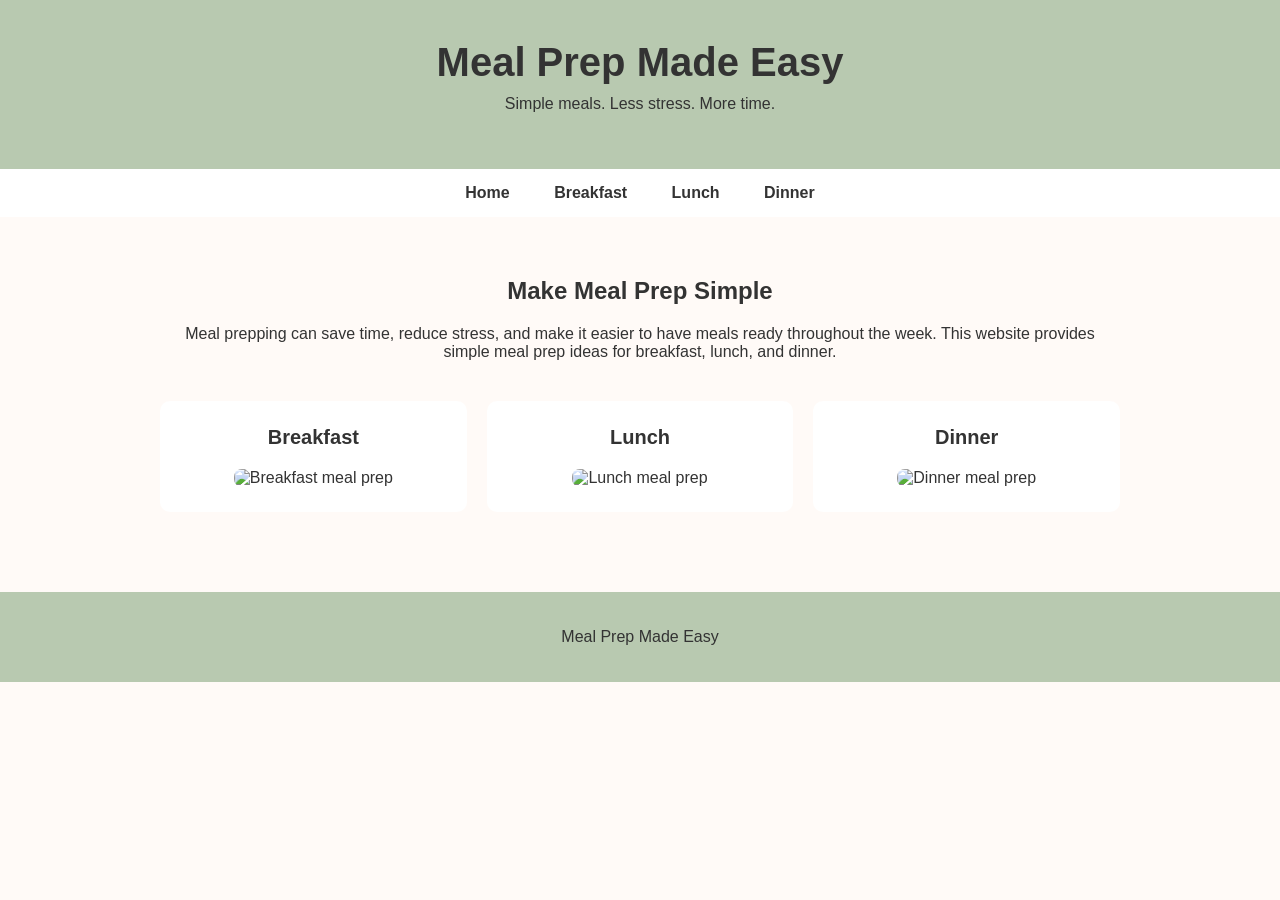
==== index.html @ 477c71a7 "Add files via upload" ====
<!DOCTYPE html>
<html lang="en">
<head>
    <meta charset="UTF-8">
    <meta name="viewport" content="width=device-width, initial-scale=1.0">
    <title>Meal Prep Made Easy</title>
    <link rel="stylesheet" href="style.css">
</head>

<body>
    <header>
        <h1>Meal Prep Made Easy</h1>
        <p>Simple meals. Less stress. More time.</p>
    </header>

    <nav>
        <a href="index.html">Home</a>
        <a href="#">Breakfast</a>
        <a href="#">Lunch</a>
        <a href="#">Dinner</a>
    </nav>

    <main>
        <section class="intro">
            <h2>Make Meal Prep Simple</h2>
            <p>
                Meal prepping can save time, reduce stress, and make it easier
                to have meals ready throughout the week. This website provides
                simple meal prep ideas for breakfast, lunch, and dinner.
            </p>
        </section>

        <section class="meal-options">
            <div class="meal">
    <h3>Breakfast</h3>
    <img src="images/breakfast.jpg" alt="Breakfast meal prep">
</div>

<div class="meal">
    <h3>Lunch</h3>
    <img src="images/lunch.jpg" alt="Lunch meal prep">
</div>

<div class="meal">
    <h3>Dinner</h3>
    <img src="images/dinner.jpg" alt="Dinner meal prep">
</div>
        </section>
    </main>

    <footer>
        <p>Meal Prep Made Easy</p>
    </footer>
</body>
</html>
---- style.css ----
* {
    box-sizing: border-box;
}

body {
    margin: 0;
    font-family: Arial, sans-serif;
    background-color: #fffaf7;
    color: #333333;
}

header {
    text-align: center;
    padding: 40px 20px;
    background-color: #b8c9b0;
}

header h1 {
    margin: 0;
    font-size: 2.5em;
}

header p {
    margin-top: 10px;
}

nav {
    text-align: center;
    padding: 15px;
    background-color: #ffffff;
}

nav a {
    color: #333333;
    text-decoration: none;
    margin: 0 20px;
    font-weight: bold;
}

nav a:hover {
    text-decoration: underline;
}

main {
    max-width: 1000px;
    margin: auto;
    padding: 40px 20px;
}

.intro {
    text-align: center;
    margin-bottom: 40px;
}

.meal-options {
    display: flex;
    gap: 20px;
}

.meal {
    flex: 1 1 0;
    min-width: 0;
    padding: 25px;
    background-color: #ffffff;
    border-radius: 10px;
    text-align: center;
}

.meal img {
    width: 100%;
    height: 140px;
    object-fit: cover;
    border-radius: 8px;
}

footer {
    text-align: center;
    padding: 20px;
    background-color: #b8c9b0;
    margin-top: 40px;
}

@media (max-width: 700px) {
    .meal-options {
        flex-direction: column;
    }

    nav a {
        display: block;
        margin: 10px;
    }
}

.meal h3 {
    font-family: Arial, sans-serif;
    font-size: 20px;
    font-weight: bold;
    margin: 0 0 20px 0;
}
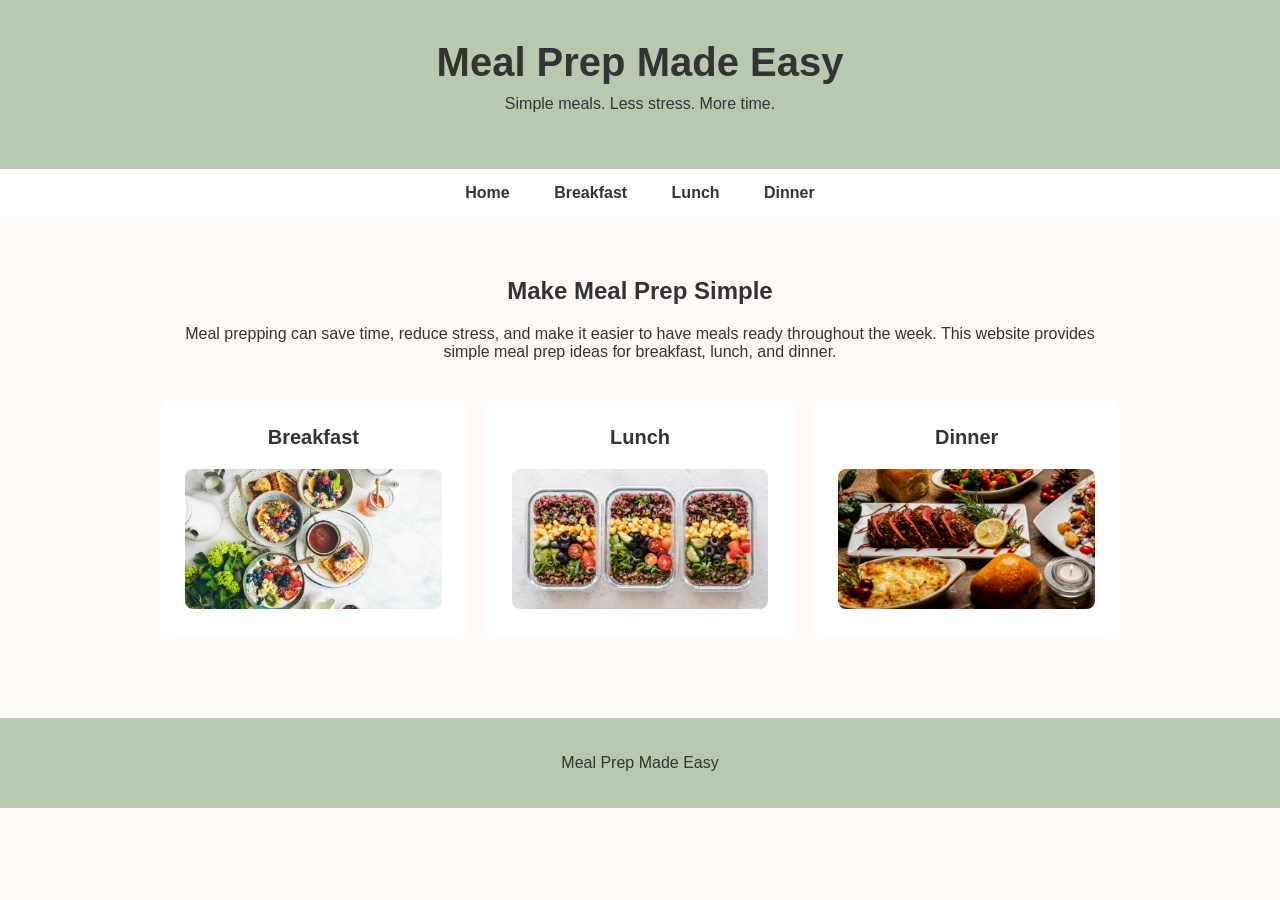
==== commit d24b6ab7: "Fix image source paths for meal options Updated image source paths for meal options to remove 'image" ====
--- a/index.html
+++ b/index.html
@@ -33,17 +33,17 @@
         <section class="meal-options">
             <div class="meal">
     <h3>Breakfast</h3>
-    <img src="images/breakfast.jpg" alt="Breakfast meal prep">
+    <img src="breakfast.jpg" alt="Breakfast meal prep">
 </div>
 
 <div class="meal">
     <h3>Lunch</h3>
-    <img src="images/lunch.jpg" alt="Lunch meal prep">
+    <img src="lunch.jpg" alt="Lunch meal prep">
 </div>
 
 <div class="meal">
     <h3>Dinner</h3>
-    <img src="images/dinner.jpg" alt="Dinner meal prep">
+   <img src="dinner.jpg" alt="Dinner meal prep">
 </div>
         </section>
     </main>
@@ -52,4 +52,4 @@
         <p>Meal Prep Made Easy</p>
     </footer>
 </body>
-</html>+</html>
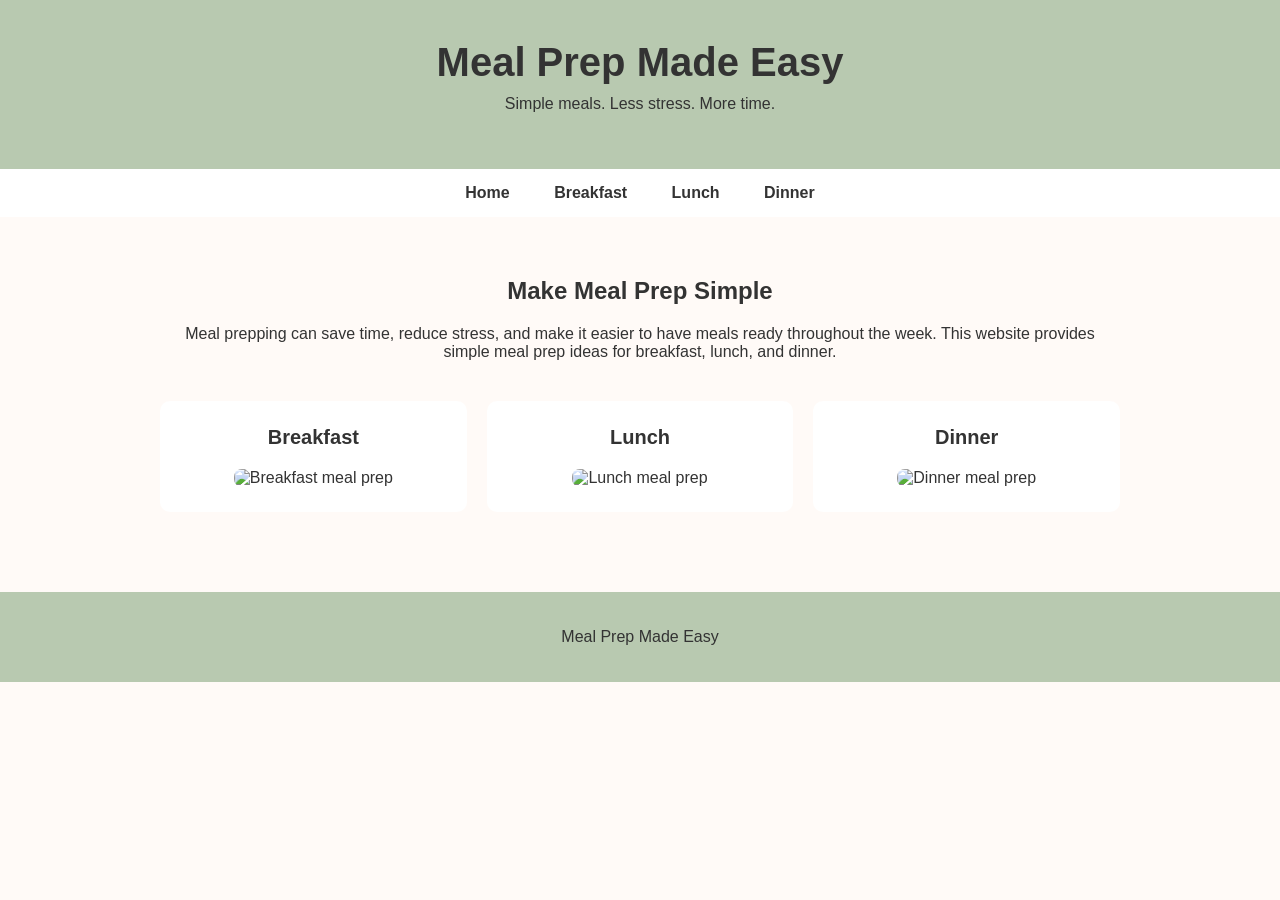
==== commit dcb0118f: "Add files via upload" ====
--- a/index.html
+++ b/index.html
@@ -15,9 +15,9 @@
 
     <nav>
         <a href="index.html">Home</a>
-        <a href="#">Breakfast</a>
-        <a href="#">Lunch</a>
-        <a href="#">Dinner</a>
+        <a href="breakfast.html">Breakfast</a>
+        <a href="lunch.html">Lunch</a>
+        <a href="dinner.html">Dinner</a>
     </nav>
 
     <main>
@@ -33,17 +33,17 @@
         <section class="meal-options">
             <div class="meal">
     <h3>Breakfast</h3>
-    <img src="breakfast.jpg" alt="Breakfast meal prep">
+    <img src="images/breakfast.jpg" alt="Breakfast meal prep">
 </div>
 
 <div class="meal">
     <h3>Lunch</h3>
-    <img src="lunch.jpg" alt="Lunch meal prep">
+    <img src="images/lunch.jpg" alt="Lunch meal prep">
 </div>
 
 <div class="meal">
     <h3>Dinner</h3>
-   <img src="dinner.jpg" alt="Dinner meal prep">
+    <img src="images/dinner.jpg" alt="Dinner meal prep">
 </div>
         </section>
     </main>
@@ -52,4 +52,4 @@
         <p>Meal Prep Made Easy</p>
     </footer>
 </body>
-</html>
+</html>
--- a/style.css
+++ b/style.css
@@ -96,4 +96,66 @@
     font-size: 20px;
     font-weight: bold;
     margin: 0 0 20px 0;
+}
+.recipes {
+    max-width: 900px;
+    margin: 0 auto;
+}
+
+.recipes > h2 {
+    text-align: center;
+    margin-bottom: 25px;
+}
+
+.recipe {
+    background-color: #ffffff;
+    padding: 25px;
+    margin-bottom: 25px;
+    border-radius: 10px;
+}
+
+.recipe h3 {
+    text-align: center;
+    font-size: 20px;
+    margin-top: 0;
+}
+
+.recipe h4 {
+    margin-bottom: 5px;
+}
+
+.recipe ul,
+.recipe ol {
+    line-height: 1.6;
+}
+
+.recipe p {
+    text-align: center;
+}
+.recipe-content {
+    display: flex;
+    gap: 30px;
+    align-items: flex-start;
+}
+
+.recipe-text {
+    flex: 1;
+}
+
+.recipe-img {
+    width: 300px;
+    height: 300px;
+    object-fit: cover;
+    border-radius: 8px;
+}
+
+@media (max-width: 700px) {
+    .recipe-content {
+        flex-direction: column;
+    }
+
+    .recipe-img {
+        width: 100%;
+        height: 250px;
+    }
 }
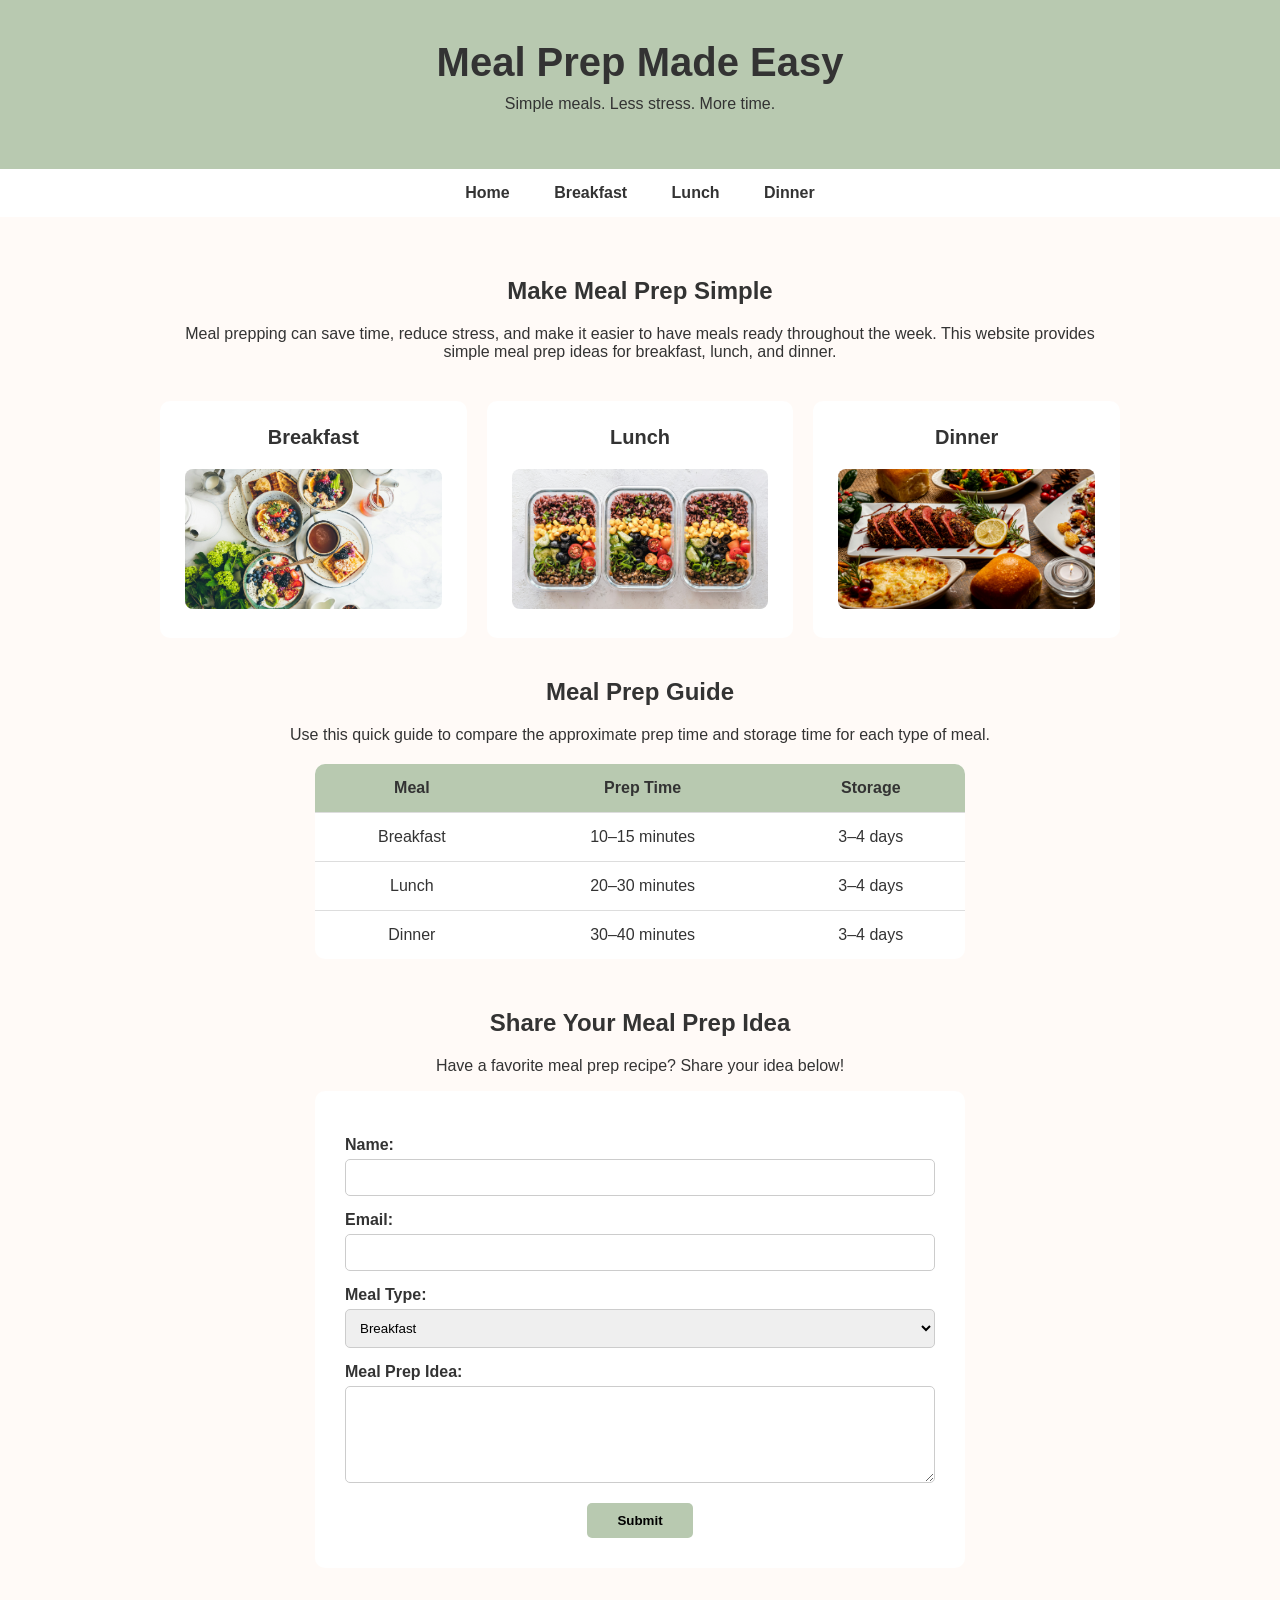
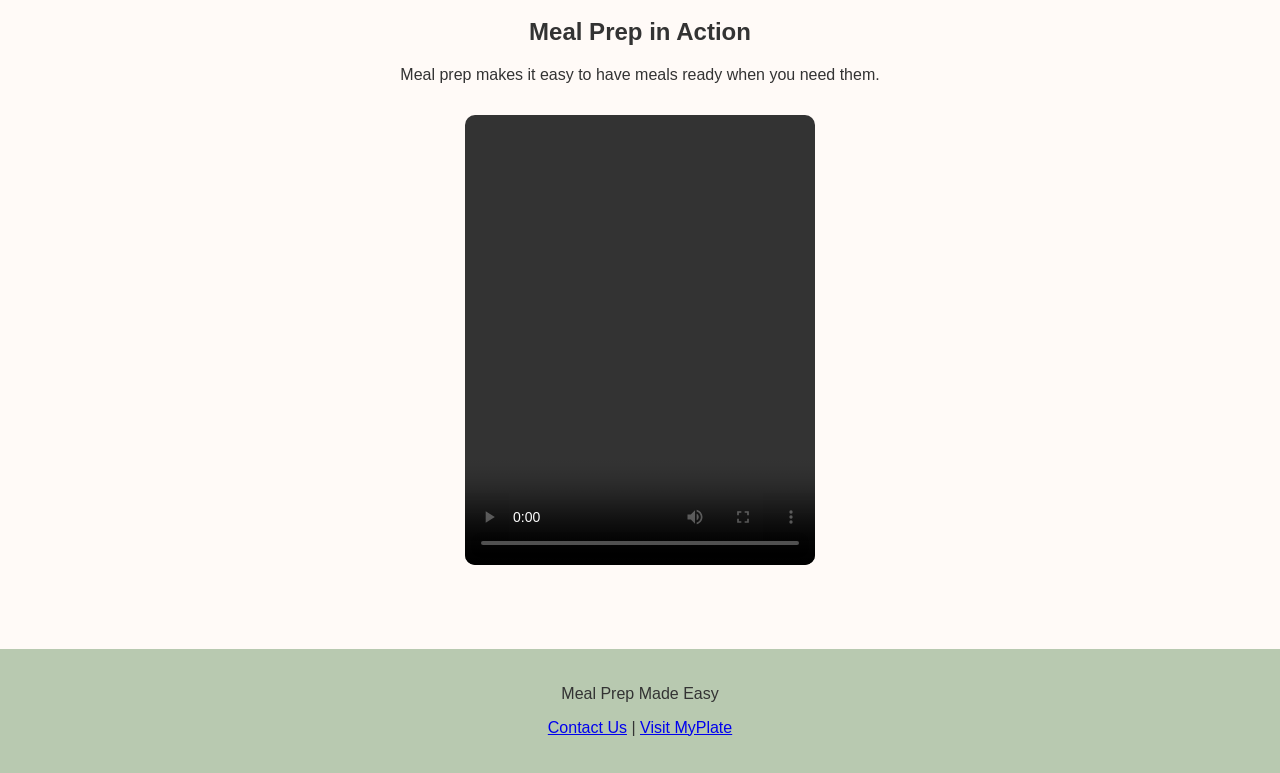
==== commit 1ed93b3a: "Add files via upload" ====
--- a/index.html
+++ b/index.html
@@ -3,6 +3,7 @@
 <head>
     <meta charset="UTF-8">
     <meta name="viewport" content="width=device-width, initial-scale=1.0">
+    <meta name="description" content="Meal Prep Made Easy provides simple breakfast, lunch, and dinner meal prep ideas to help save time and make planning meals easier.">
     <title>Meal Prep Made Easy</title>
     <link rel="stylesheet" href="style.css">
 </head>
@@ -46,10 +47,80 @@
     <img src="images/dinner.jpg" alt="Dinner meal prep">
 </div>
         </section>
+
+<section class="meal-guide">
+    <h2>Meal Prep Guide</h2>
+    <p>
+        Use this quick guide to compare the approximate prep time and
+        storage time for each type of meal.
+    </p>
+    <table>
+        <tr>
+            <th>Meal</th>
+            <th>Prep Time</th>
+            <th>Storage</th>
+        </tr>
+        <tr>
+            <td>Breakfast</td>
+            <td>10–15 minutes</td>
+            <td>3–4 days</td>
+        </tr>
+        <tr>
+            <td>Lunch</td>
+            <td>20–30 minutes</td>
+            <td>3–4 days</td>
+        </tr>
+        <tr>
+            <td>Dinner</td>
+            <td>30–40 minutes</td>
+            <td>3–4 days</td>
+        </tr>
+    </table>
+</section>  
+ <section class="meal-form">
+    <h2>Share Your Meal Prep Idea</h2>
+
+    <p>
+        Have a favorite meal prep recipe? Share your idea below!
+    </p>
+
+    <form action="#" method="post">
+        <label for="name">Name:</label>
+        <input type="text" id="name" name="name">
+
+        <label for="email">Email:</label>
+        <input type="email" id="email" name="email">
+
+        <label for="meal">Meal Type:</label>
+        <select id="meal" name="meal">
+            <option value="breakfast">Breakfast</option>
+            <option value="lunch">Lunch</option>
+            <option value="dinner">Dinner</option>
+        </select>
+
+        <label for="recipe">Meal Prep Idea:</label>
+        <textarea id="recipe" name="recipe" rows="5"></textarea>
+
+        <input type="submit" value="Submit">
+    </form>
+</section>
+<section class="meal-video">
+    <h2>Meal Prep in Action</h2>
+    <p>Meal prep makes it easy to have meals ready when you need them.</p>
+
+    <video controls>
+        <source src="videos/meal-prep-video.mp4" type="video/mp4">
+        Your browser does not support the video element.
+    </video>
+</section>
     </main>
 
     <footer>
-        <p>Meal Prep Made Easy</p>
-    </footer>
+    <p>Meal Prep Made Easy</p>
+    <p>
+        <a href="mailto:mealprepmadeeasy@example.com">Contact Us</a> |
+        <a href="https://www.myplate.gov/" target="_blank">Visit MyPlate</a>
+    </p>
+</footer>
 </body>
 </html>
--- a/style.css
+++ b/style.css
@@ -158,4 +158,96 @@
         width: 100%;
         height: 250px;
     }
+}
+
+.meal-guide {
+    text-align: center;
+    margin-top: 40px;
+}
+
+.meal-guide table {
+    margin: 20px auto;
+    border-collapse: collapse;
+    width: 70%;
+    max-width: 650px;
+    background-color: #ffffff;
+    border-radius: 10px;
+    overflow: hidden;
+}
+
+.meal-guide th,
+.meal-guide td {
+    padding: 15px;
+    text-align: center;
+    border-bottom: 1px solid #dddddd;
+}
+
+.meal-guide th {
+    background-color: #b8c9b0;
+}
+
+.meal-guide tr:last-child td {
+    border-bottom: none;
+}
+
+.meal-form {
+    max-width: 650px;
+    margin: 50px auto;
+}
+
+.meal-form h2,
+.meal-form p {
+    text-align: center;
+}
+
+.meal-form form {
+    background-color: #ffffff;
+    padding: 30px;
+    border-radius: 10px;
+    display: flex;
+    flex-direction: column;
+}
+
+.meal-form label {
+    font-weight: bold;
+    margin-top: 15px;
+    margin-bottom: 5px;
+}
+
+.meal-form input,
+.meal-form select,
+.meal-form textarea {
+    width: 100%;
+    padding: 10px;
+    border: 1px solid #cccccc;
+    border-radius: 5px;
+    font-family: Arial, sans-serif;
+}
+
+.meal-form textarea {
+    resize: vertical;
+}
+
+.meal-form input[type="submit"] {
+    width: auto;
+    margin: 20px auto 0;
+    padding: 10px 30px;
+    background-color: #b8c9b0;
+    border: none;
+    font-weight: bold;
+    cursor: pointer;
+}
+
+.meal-video {
+    text-align: center;
+    margin-top: 40px;
+}
+
+.meal-video video {
+    width: 100%;
+    max-width: 350px;
+    height: 450px;
+    object-fit: cover;
+    border-radius: 10px;
+    margin-top: 15px;
 }
